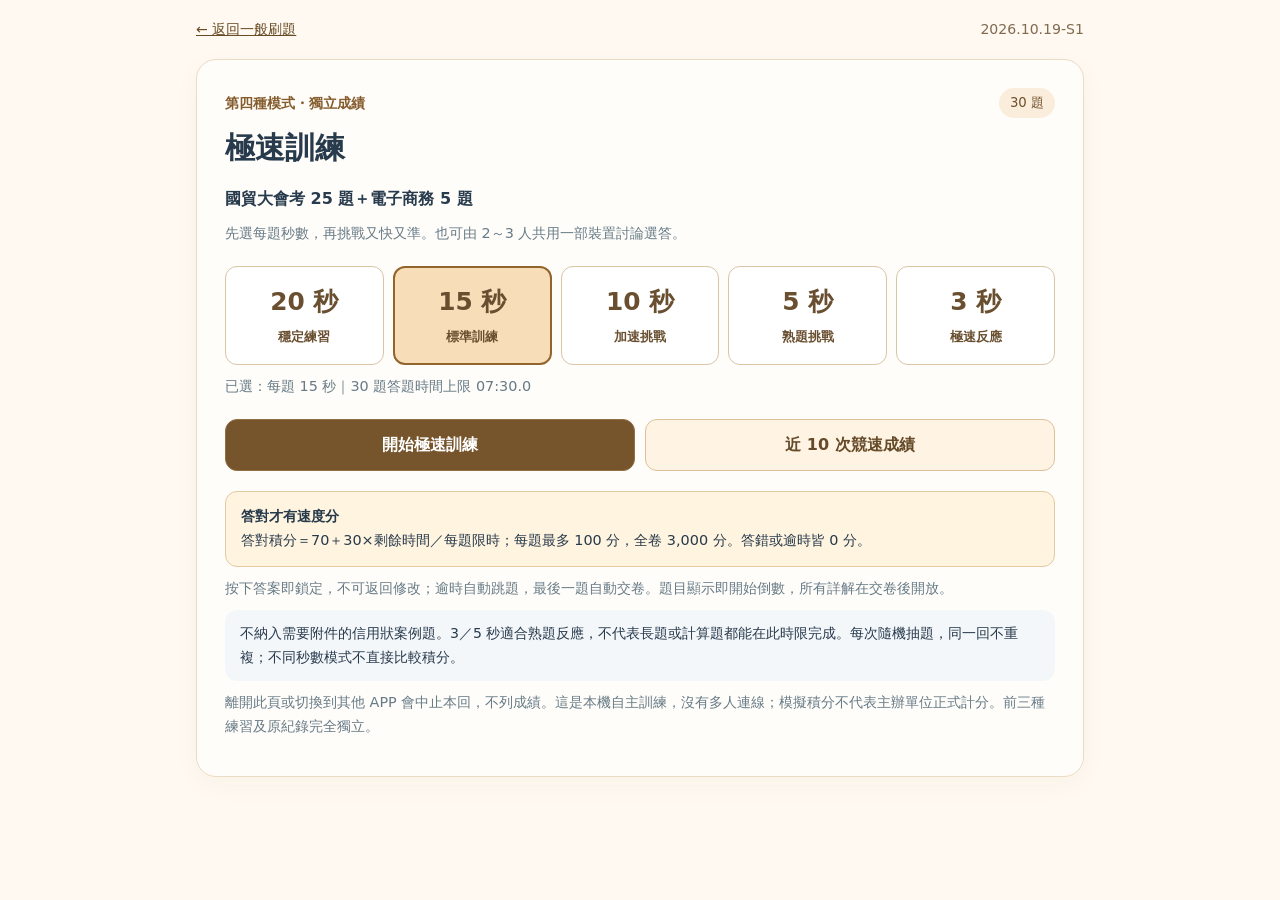
==== speed.html @ ccd29557 "Add isolated fourth Speed Training mode with 25+5 questions, five time limits and tested per-questio" ====
<!doctype html>
<html lang="zh-Hant">
<head>
<meta charset="UTF-8">
<meta name="viewport" content="width=device-width,initial-scale=1">
<meta name="theme-color" content="#fff5e9">
<title>極速訓練｜國貿25＋電商5</title>
<link rel="stylesheet" href="./speed-training.css?v=20261019-S1">
<script src="./speed-core.js?v=20261019-S1" defer></script>
<script src="./speed-training.js?v=20261019-S1" defer></script>
</head>
<body>
<header class="speed-site-header"><a href="./index.html">← 返回一般刷題</a><span>2026.10.19-S1</span></header>
<main id="speed-app" aria-live="polite"><h1>極速訓練</h1><p>正在載入題庫…</p></main>
<noscript>請啟用 JavaScript 才能進行計時作答。</noscript>
</body>
</html>
---- speed-training.css ----
:root{font-family:system-ui,-apple-system,"Noto Sans TC","Microsoft JhengHei",sans-serif;color:#283b4d;background:#fff9f1;line-height:1.65}
*{box-sizing:border-box}body{max-width:920px;margin:0 auto;padding:18px 16px 60px}button,a{touch-action:manipulation}a{color:#674b24}button,select{font:inherit}button{border:1px solid #927044;border-radius:12px;padding:12px 18px;background:#76552d;color:white;font-weight:650;cursor:pointer;min-height:48px}button:disabled{opacity:.6;cursor:default}button:focus-visible,a:focus-visible,select:focus-visible{outline:3px solid #2967a6;outline-offset:3px}button.secondary{background:#fff4e3;color:#664b2a;border-color:#dbc09a}.speed-site-header{display:flex;justify-content:space-between;align-items:center;margin:0 0 18px;font-size:.88rem}.speed-site-header span{color:#806b50}#speed-app{background:#fffdf9;border:1px solid #ecdbc3;border-radius:20px;padding:28px;box-shadow:0 8px 28px #5c452409}h1,h2{line-height:1.4;margin:10px 0 16px}h1{font-size:1.85rem}h2{font-size:1.3rem}h3{font-size:1.05rem}p{margin:10px 0}.muted{font-size:.9rem;color:#677b87}.eyebrow{color:#855c2d;font-weight:750;font-size:.88rem}.tag{background:#faeddb;border-radius:18px;padding:4px 11px;white-space:nowrap;font-size:.83rem;color:#704f2c}.top-row{display:flex;justify-content:space-between;align-items:center;gap:10px;flex-wrap:wrap}.speed-limits{display:grid;grid-template-columns:repeat(5,1fr);gap:9px;margin:20px 0 10px}.speed-limits button{background:white;color:#694f30;border-color:#d9c4a6;padding:14px 5px}.speed-limits button[aria-pressed=true]{background:#f7ddb8;border:2px solid #92652d}.speed-limits strong{display:block;font-size:1.55rem;white-space:nowrap;font-variant-numeric:tabular-nums}.speed-limits small{font-size:.79rem}.actions{display:flex;flex-wrap:wrap;gap:10px;margin:20px 0}.actions>*{flex:1 1 170px;text-align:center}.notice{border:1px solid #e3c99e;background:#fff4df;border-radius:12px;padding:13px 15px;font-size:.9rem}.notice.error{color:#922626;border-color:#c67474;background:#fff0ef}.speed-mode-note{background:#f4f7fa;border-radius:12px;padding:12px 15px;font-size:.88rem}.preparation{text-align:center;padding:45px 0}.countdown-number{font-size:5rem;font-weight:850;color:#885b29;line-height:1.4}.speed-question-bar{display:flex;justify-content:space-between;align-items:center;gap:10px}.speed-clock{font-size:1.6rem;font-variant-numeric:tabular-nums;font-weight:800;color:#805b2e;white-space:nowrap}.speed-clock.urgent{color:#b33030}.speed-timebar{height:7px;background:#eee5da;border-radius:7px;margin:12px 0 20px;overflow:hidden}.speed-timebar>span{display:block;height:100%;background:#b58449;width:100%}.speed-question{font-size:1.15rem;line-height:1.72;white-space:pre-wrap;overflow-wrap:anywhere;margin:14px 0 20px}.speed-options{display:grid;gap:12px}.speed-option{display:flex;text-align:left;align-items:flex-start;gap:12px;background:#fff8ee;color:#263b4c;border:1.5px solid #d8c5a9;padding:14px;line-height:1.6;white-space:pre-wrap;overflow-wrap:anywhere;font-weight:500;-webkit-tap-highlight-color:transparent}.speed-option .letter{display:flex;justify-content:center;align-items:center;flex:0 0 32px;height:32px;background:#f1e4d0;border-radius:50%;font-weight:800}.speed-option.chosen{background:#f7e4c7;border-color:#9c753f}.speed-option:disabled{opacity:1}.speed-status{min-height:28px;font-size:.9rem;color:#687d8b;margin:15px 0}.speed-scoreline{display:flex;align-items:baseline;gap:22px;flex-wrap:wrap;background:#fff1da;border-radius:15px;padding:18px}.speed-scoreline strong{font-size:2rem;color:#78552a}.speed-scoreline b{font-size:1.35rem;color:#365b73;font-variant-numeric:tabular-nums}.speed-stats{display:grid;grid-template-columns:repeat(3,1fr);gap:10px;margin:18px 0}.speed-stats>div{padding:13px 8px;background:#f3f7fa;border-radius:12px;text-align:center}.speed-stats strong{display:block;font-size:1.3rem}.speed-stats small{font-size:.79rem;color:#617581}.speed-review{border:1px solid #d7e1e8;border-radius:13px;padding:17px;margin:16px 0;background:white;overflow-wrap:anywhere}.speed-review h3{white-space:pre-wrap;line-height:1.7}.speed-review.speed-slowest{border:3px solid #c63d3d}.slow-label{font-size:.85rem;color:#a92525;font-weight:750}.result-correct{color:#26794b}.result-wrong,.result-timeout{color:#973727}.choice-right{font-weight:750;color:#276c49}.speed-explanation{border-top:1px solid #dce6ec;margin-top:12px;padding-top:8px}.speed-explanation summary{cursor:pointer;color:#345f7e;font-weight:700;padding:8px 0}.speed-explanation p{white-space:pre-wrap}.memory-tip{background:#eef7f1;border-radius:10px;padding:10px 13px}.table-scroll{overflow-x:auto}table{width:100%;border-collapse:collapse;font-size:.88rem}th,td{text-align:left;border-bottom:1px solid #e3e8ed;padding:12px 7px}th{background:#f7f1e7;white-space:nowrap}td button{font-size:.84rem;padding:7px 10px;min-height:40px}select{border:1px solid #d7c6ae;border-radius:8px;padding:9px;background:white;color:inherit}body[data-screen=quiz] .speed-site-header,body[data-screen=preparing] .speed-site-header{display:none}
@media(hover:hover) and (pointer:fine){button:not(:disabled):hover{filter:brightness(.97)}}
@media(hover:none),(pointer:coarse){.speed-option:hover{filter:none}.speed-option:not(.chosen):hover{background:#fff8ee}}
@media(max-width:640px){body{padding:10px 8px 45px}#speed-app{padding:19px 13px}.speed-limits{gap:5px}.speed-limits strong{font-size:1.18rem}.speed-limits small{font-size:.7rem}.actions>*{flex-basis:100%}body[data-screen=quiz]{padding:0 0 24px}body[data-screen=quiz] #speed-app{min-height:100dvh;border-radius:0;padding:max(13px,env(safe-area-inset-top)) 14px 30px;border-left:0;border-right:0}.speed-question{font-size:1.13rem}.speed-option{font-size:1.06rem;min-height:57px}.speed-scoreline{gap:8px 18px}.speed-scoreline strong{font-size:1.8rem}.speed-stats{gap:6px}.speed-stats>div{padding:10px 4px}.speed-review{padding:13px}.speed-clock{font-size:1.4rem}}
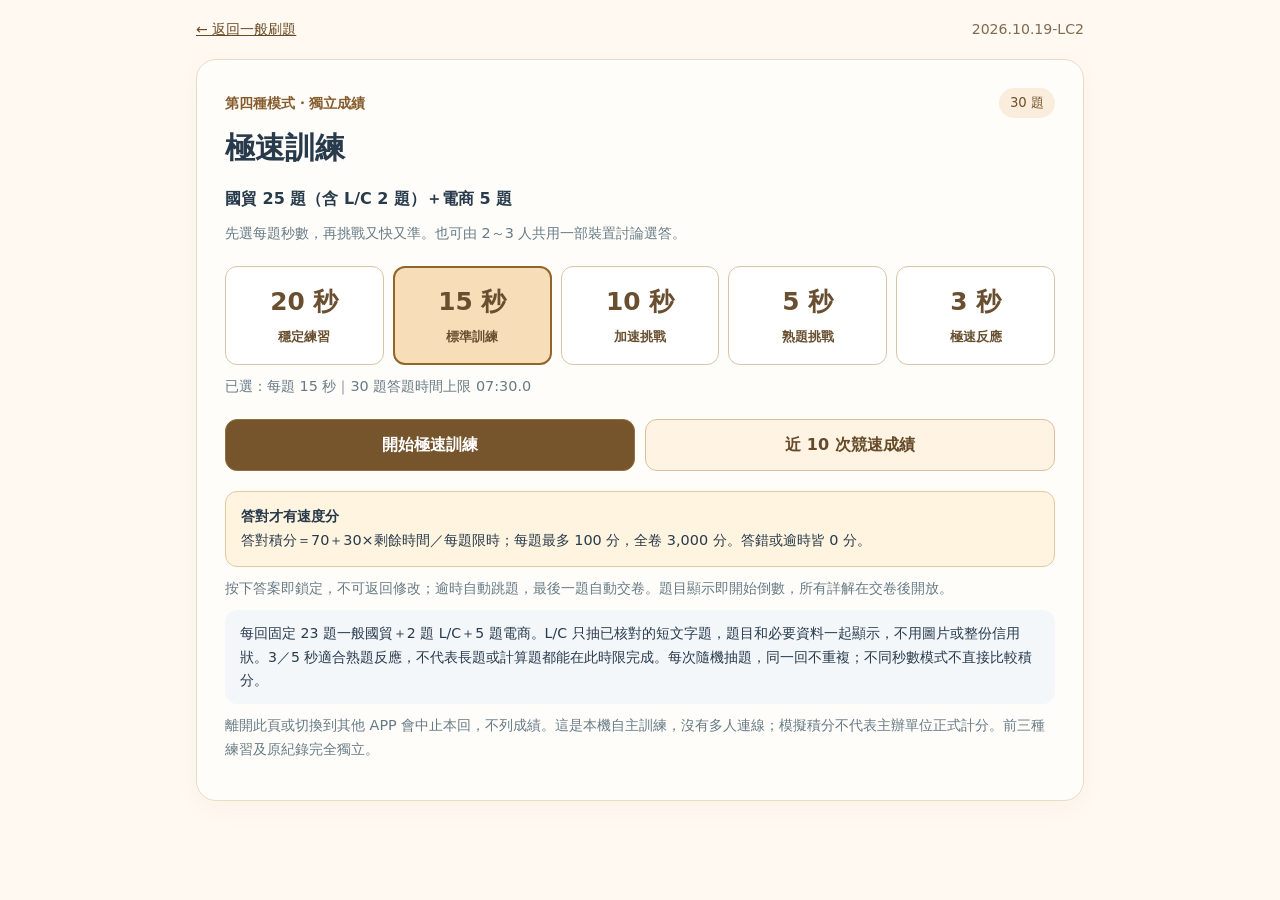
==== commit c1187905: "Add exactly two concise text-only LC questions to fourth speed mode; preserve original three practic" ====
--- a/speed.html
+++ b/speed.html
@@ -5,12 +5,13 @@
 <meta name="viewport" content="width=device-width,initial-scale=1">
 <meta name="theme-color" content="#fff5e9">
 <title>極速訓練｜國貿25＋電商5</title>
-<link rel="stylesheet" href="./speed-training.css?v=20261019-S1">
-<script src="./speed-core.js?v=20261019-S1" defer></script>
-<script src="./speed-training.js?v=20261019-S1" defer></script>
+<link rel="stylesheet" href="./speed-training.css?v=20261019-LC2">
+<script src="./speed-lc.js?v=20261019-LC2" defer></script>
+<script src="./speed-core.js?v=20261019-LC2" defer></script>
+<script src="./speed-training.js?v=20261019-LC2" defer></script>
 </head>
 <body>
-<header class="speed-site-header"><a href="./index.html">← 返回一般刷題</a><span>2026.10.19-S1</span></header>
+<header class="speed-site-header"><a href="./index.html">← 返回一般刷題</a><span>2026.10.19-LC2</span></header>
 <main id="speed-app" aria-live="polite"><h1>極速訓練</h1><p>正在載入題庫…</p></main>
 <noscript>請啟用 JavaScript 才能進行計時作答。</noscript>
 </body>
--- a/speed-training.css
+++ b/speed-training.css
@@ -3,3 +3,9 @@
 @media(hover:hover) and (pointer:fine){button:not(:disabled):hover{filter:brightness(.97)}}
 @media(hover:none),(pointer:coarse){.speed-option:hover{filter:none}.speed-option:not(.chosen):hover{background:#fff8ee}}
 @media(max-width:640px){body{padding:10px 8px 45px}#speed-app{padding:19px 13px}.speed-limits{gap:5px}.speed-limits strong{font-size:1.18rem}.speed-limits small{font-size:.7rem}.actions>*{flex-basis:100%}body[data-screen=quiz]{padding:0 0 24px}body[data-screen=quiz] #speed-app{min-height:100dvh;border-radius:0;padding:max(13px,env(safe-area-inset-top)) 14px 30px;border-left:0;border-right:0}.speed-question{font-size:1.13rem}.speed-option{font-size:1.06rem;min-height:57px}.speed-scoreline{gap:8px 18px}.speed-scoreline strong{font-size:1.8rem}.speed-stats{gap:6px}.speed-stats>div{padding:10px 4px}.speed-review{padding:13px}.speed-clock{font-size:1.4rem}}
+
+/* Only speed mode gets concise L/C evidence; no images or full-document viewer. */
+.speed-lc-hint{border:1px solid #dfc99d;background:#fffaf0;border-radius:10px;padding:10px 12px;margin:10px 0 14px;color:#433923;font-size:.9rem;line-height:1.55;overflow-wrap:anywhere}
+.speed-lc-hint strong{display:block;color:#785819;font-size:.81rem;margin-bottom:4px}
+.speed-lc-hint div+div{margin-top:3px}
+@media(max-width:540px){.speed-lc-hint{font-size:.88rem;padding:9px 10px;line-height:1.5}}
